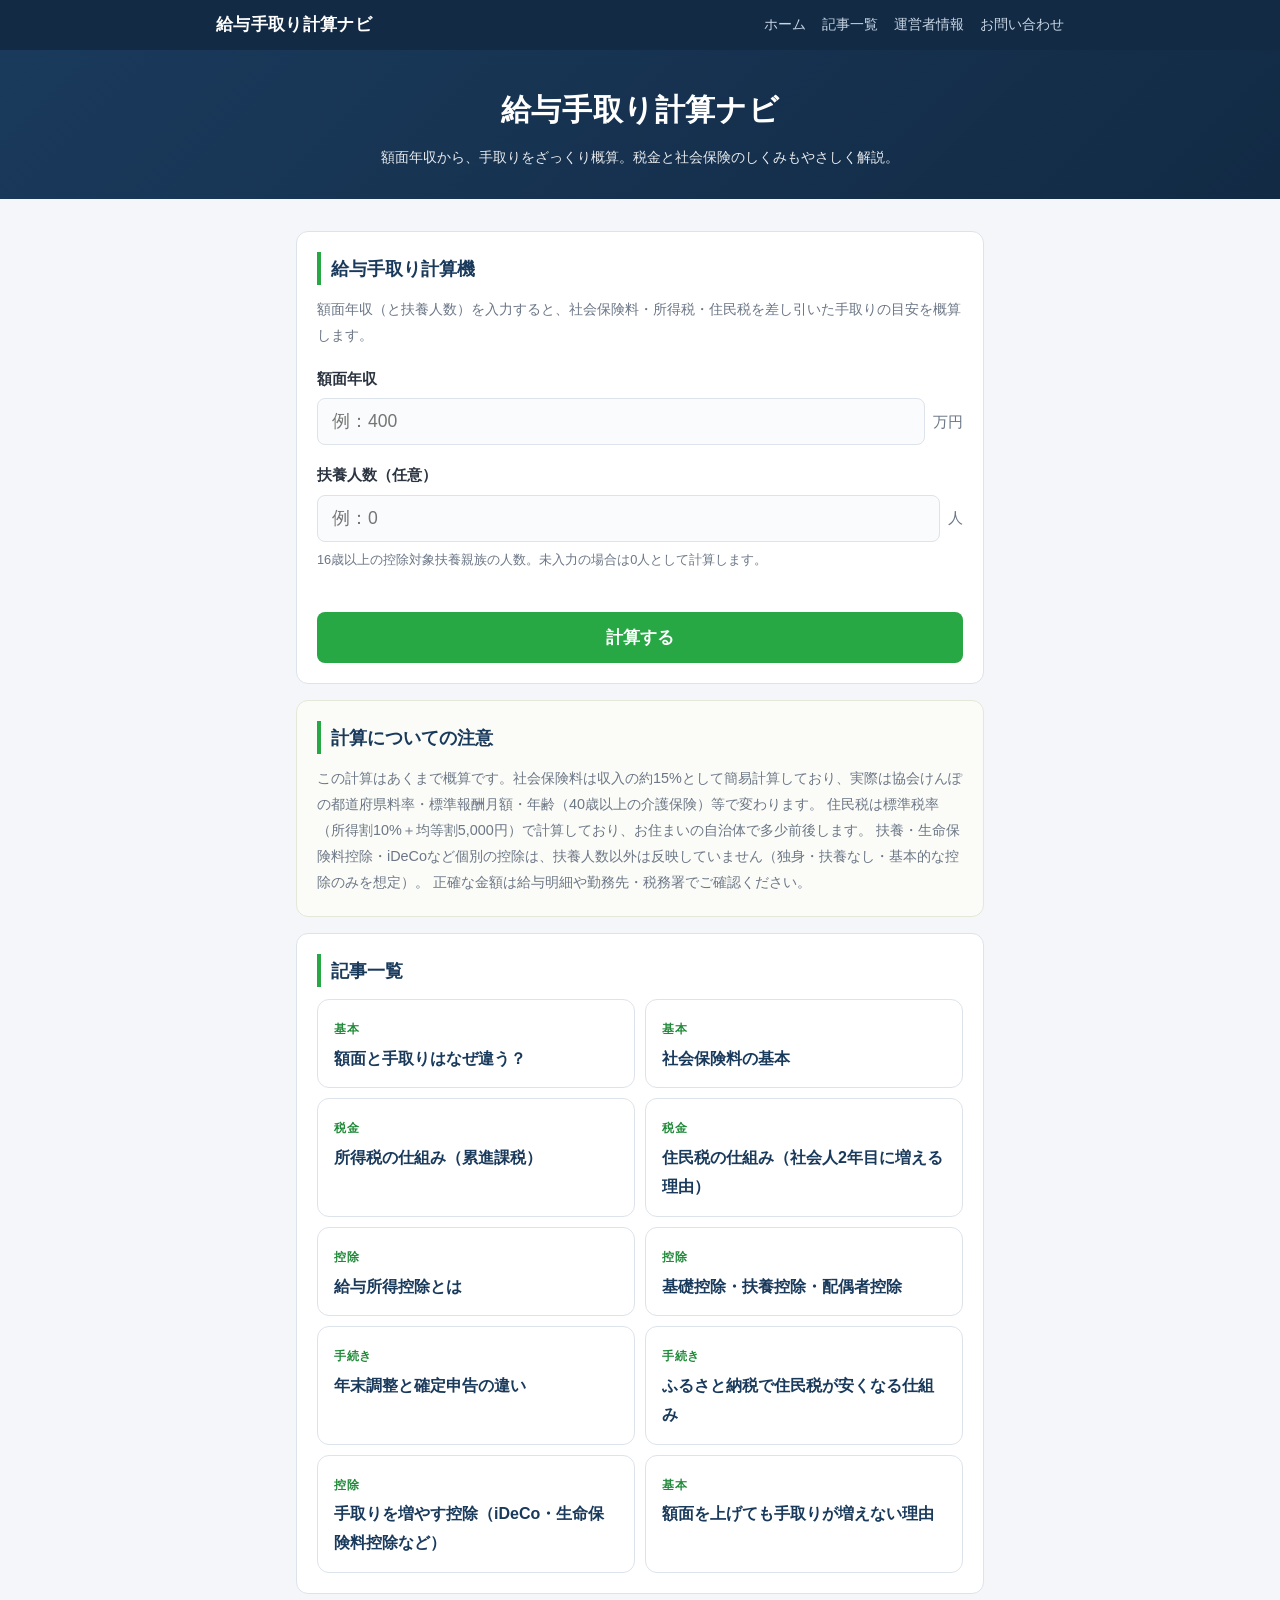
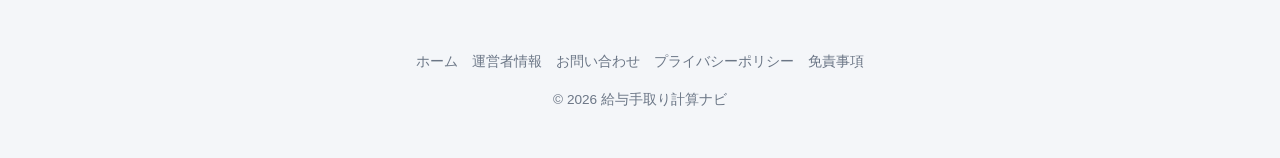
==== index.html @ 615085d9 "給与手取り計算ナビ 初版 - 給与手取り計算機（額面→社会保険・所得税・住民税を概算で差し引き、扶養人数対応・概算注意明記） - 給与の税・社会保険の解説記事10本 - 必須ページ（運営者情報・プライ" ====
<!DOCTYPE html>
<html lang="ja">
<head>
<meta charset="UTF-8">
<meta name="viewport" content="width=device-width, initial-scale=1.0">
<title>給与手取り計算ナビ｜額面から手取りを概算</title>
<meta name="description" content="額面年収から手取り額を無料で概算。社会保険料・所得税・住民税の内訳と手取り率を試算できます。給与にかかる税金と社会保険のしくみもやさしく解説します。">
<link rel="stylesheet" href="style.css">
</head>
<body>

<header class="topbar">
  <div class="topbar-inner">
    <a class="site-title" href="index.html">給与手取り計算ナビ</a>
    <nav class="site-nav">
      <a href="index.html">ホーム</a>
      <a href="index.html#articles">記事一覧</a>
      <a href="about.html">運営者情報</a>
      <a href="contact.html">お問い合わせ</a>
    </nav>
  </div>
</header>

<header class="site-header">
  <h1>給与手取り計算ナビ</h1>
  <p class="tagline">額面年収から、手取りをざっくり概算。税金と社会保険のしくみもやさしく解説。</p>
</header>

<main>

  <section class="card form-card">
    <h2>給与手取り計算機</h2>
    <p class="form-intro">額面年収（と扶養人数）を入力すると、社会保険料・所得税・住民税を差し引いた手取りの目安を概算します。</p>
    <form id="sim-form" novalidate>
      <div class="field">
        <label for="income">額面年収</label>
        <div class="input-wrap">
          <input type="number" id="income" inputmode="numeric" min="1" step="1" placeholder="例：400" required>
          <span class="unit">万円</span>
        </div>
      </div>
      <div class="field">
        <label for="dependents">扶養人数（任意）</label>
        <div class="input-wrap">
          <input type="number" id="dependents" inputmode="numeric" min="0" step="1" placeholder="例：0">
          <span class="unit">人</span>
        </div>
        <p class="field-hint">16歳以上の控除対象扶養親族の人数。未入力の場合は0人として計算します。</p>
      </div>
      <p id="form-error" class="form-error" role="alert"></p>
      <button type="submit" id="calc-btn">計算する</button>
    </form>
  </section>

  <section id="result" class="result-area" hidden></section>

  <section class="card disclaimer">
    <h2>計算についての注意</h2>
    <p>
      この計算はあくまで概算です。社会保険料は収入の約15%として簡易計算しており、実際は協会けんぽの都道府県料率・標準報酬月額・年齢（40歳以上の介護保険）等で変わります。
      住民税は標準税率（所得割10%＋均等割5,000円）で計算しており、お住まいの自治体で多少前後します。
      扶養・生命保険料控除・iDeCoなど個別の控除は、扶養人数以外は反映していません（独身・扶養なし・基本的な控除のみを想定）。
      正確な金額は給与明細や勤務先・税務署でご確認ください。
    </p>
  </section>

  <section class="card" id="articles">
    <h2>記事一覧</h2>
    <div class="article-list">
      <a class="article-card" href="article-01-gakumen-tedori.html"><span class="card-cat">基本</span><span class="card-title">額面と手取りはなぜ違う？</span></a>
      <a class="article-card" href="article-02-shakai-hoken.html"><span class="card-cat">基本</span><span class="card-title">社会保険料の基本</span></a>
      <a class="article-card" href="article-03-shotokuzei.html"><span class="card-cat">税金</span><span class="card-title">所得税の仕組み（累進課税）</span></a>
      <a class="article-card" href="article-04-juminzei.html"><span class="card-cat">税金</span><span class="card-title">住民税の仕組み（社会人2年目に増える理由）</span></a>
      <a class="article-card" href="article-05-kyuyo-kojo.html"><span class="card-cat">控除</span><span class="card-title">給与所得控除とは</span></a>
      <a class="article-card" href="article-06-kojo.html"><span class="card-cat">控除</span><span class="card-title">基礎控除・扶養控除・配偶者控除</span></a>
      <a class="article-card" href="article-07-nenmatsu-chosei.html"><span class="card-cat">手続き</span><span class="card-title">年末調整と確定申告の違い</span></a>
      <a class="article-card" href="article-08-furusato.html"><span class="card-cat">手続き</span><span class="card-title">ふるさと納税で住民税が安くなる仕組み</span></a>
      <a class="article-card" href="article-09-tedori-fueru-kojo.html"><span class="card-cat">控除</span><span class="card-title">手取りを増やす控除（iDeCo・生命保険料控除など）</span></a>
      <a class="article-card" href="article-10-gakumen-agetemo.html"><span class="card-cat">基本</span><span class="card-title">額面を上げても手取りが増えない理由</span></a>
    </div>
  </section>

</main>

<footer class="site-footer">
  <nav>
    <a href="index.html">ホーム</a>
    <a href="about.html">運営者情報</a>
    <a href="contact.html">お問い合わせ</a>
    <a href="privacy.html">プライバシーポリシー</a>
    <a href="disclaimer.html">免責事項</a>
  </nav>
  <p>&copy; 2026 給与手取り計算ナビ</p>
</footer>

<script src="script.js"></script>
</body>
</html>
---- style.css ----
:root {
  --navy: #1a3a5c;
  --navy-dark: #122a44;
  --green: #28a745;
  --green-dark: #1f8a38;
  --bg: #f4f6f9;
  --text: #2b3440;
  --muted: #6b7686;
  --border: #dde3ea;
  --radius: 12px;
}

* {
  box-sizing: border-box;
}

body {
  margin: 0;
  font-family: -apple-system, BlinkMacSystemFont, "Segoe UI", "Hiragino Sans", "Noto Sans JP", Meiryo, sans-serif;
  background: var(--bg);
  color: var(--text);
  line-height: 1.8;
}

/* ===== グローバルナビ ===== */
.topbar {
  background: var(--navy-dark);
  color: #fff;
}

.topbar-inner {
  max-width: 880px;
  margin: 0 auto;
  padding: 10px 16px;
  display: flex;
  align-items: center;
  justify-content: space-between;
  flex-wrap: wrap;
  gap: 6px 16px;
}

.site-title {
  color: #fff;
  font-weight: 700;
  font-size: 1.05rem;
  text-decoration: none;
  letter-spacing: 0.02em;
}

.site-nav {
  display: flex;
  flex-wrap: wrap;
  gap: 4px 16px;
}

.site-nav a {
  color: #c8d6e5;
  text-decoration: none;
  font-size: 0.88rem;
}

.site-nav a:hover {
  color: #fff;
}

/* ===== ヒーロー ===== */
.site-header {
  background: linear-gradient(135deg, var(--navy), var(--navy-dark));
  color: #fff;
  padding: 32px 16px 28px;
  text-align: center;
}

.site-header h1 {
  margin: 0 0 8px;
  font-size: 1.5rem;
  letter-spacing: 0.02em;
}

.tagline {
  margin: 0;
  font-size: 0.9rem;
  opacity: 0.9;
}

/* ===== レイアウト・カード ===== */
main {
  max-width: 720px;
  margin: 0 auto;
  padding: 16px;
}

.card {
  background: #fff;
  border: 1px solid var(--border);
  border-radius: var(--radius);
  padding: 20px;
  margin: 16px 0;
}

.card h2 {
  margin: 0 0 12px;
  font-size: 1.15rem;
  color: var(--navy);
  border-left: 4px solid var(--green);
  padding-left: 10px;
}

.form-intro {
  margin: 0 0 16px;
  font-size: 0.9rem;
  color: var(--muted);
}

/* ===== フォーム ===== */
.field {
  margin-bottom: 16px;
}

.field label {
  display: block;
  font-weight: 600;
  font-size: 0.95rem;
  margin-bottom: 6px;
}

.field-hint {
  margin: 6px 0 0;
  font-size: 0.8rem;
  color: var(--muted);
}

.input-wrap {
  display: flex;
  align-items: center;
  gap: 8px;
}

.input-wrap input {
  flex: 1;
  min-width: 0;
  font-size: 1.1rem;
  padding: 12px 14px;
  border: 1.5px solid var(--border);
  border-radius: 8px;
  background: #fafbfc;
}

.input-wrap input:focus {
  outline: none;
  border-color: var(--green);
  background: #fff;
  box-shadow: 0 0 0 3px rgba(40, 167, 69, 0.15);
}

.unit {
  color: var(--muted);
  font-size: 0.95rem;
  white-space: nowrap;
}

.form-error {
  color: #c0392b;
  font-size: 0.9rem;
  min-height: 1.2em;
  margin: 0 0 8px;
}

#calc-btn {
  display: block;
  width: 100%;
  padding: 14px;
  font-size: 1.05rem;
  font-weight: 700;
  color: #fff;
  background: var(--green);
  border: none;
  border-radius: 8px;
  cursor: pointer;
  transition: background 0.2s, transform 0.1s;
}

#calc-btn:hover {
  background: var(--green-dark);
}

#calc-btn:active {
  transform: scale(0.98);
}

/* ===== 結果 ===== */
.result-area {
  margin: 16px 0;
  opacity: 0;
  transform: translateY(12px);
  transition: opacity 0.4s ease, transform 0.4s ease;
}

.result-area.visible {
  opacity: 1;
  transform: translateY(0);
}

.result-area h2 {
  font-size: 1.15rem;
  color: var(--navy);
  border-left: 4px solid var(--green);
  padding-left: 10px;
  margin: 0 0 12px;
}

/* 手取り年額（大きく） */
.result-tedori {
  background: #fff;
  border: 2px solid var(--green);
  border-radius: var(--radius);
  padding: 20px 16px;
  text-align: center;
  box-shadow: 0 2px 10px rgba(40, 167, 69, 0.12);
  margin-bottom: 14px;
}

.tedori-label {
  margin: 0 0 4px;
  font-size: 0.85rem;
  color: var(--muted);
}

.tedori-value {
  margin: 0 0 4px;
  font-size: 2rem;
  font-weight: 700;
  color: var(--green-dark);
  line-height: 1.3;
}

.tedori-monthly {
  margin: 0;
  font-size: 0.95rem;
  color: var(--navy);
  font-weight: 600;
}

/* 内訳カード */
.result-grid {
  display: grid;
  grid-template-columns: 1fr;
  gap: 12px;
}

.result-card {
  background: #fff;
  border: 1px solid var(--border);
  border-radius: var(--radius);
  padding: 14px 16px;
  display: flex;
  justify-content: space-between;
  align-items: baseline;
  gap: 8px;
}

.rc-label {
  margin: 0;
  font-size: 0.85rem;
  color: var(--muted);
}

.rc-value {
  margin: 0;
  font-size: 1.05rem;
  font-weight: 700;
  color: var(--navy);
}

.result-rate {
  margin: 14px 0 0;
  font-size: 1rem;
  font-weight: 700;
  color: var(--navy);
  text-align: center;
}

.result-note {
  font-size: 0.8rem;
  color: var(--muted);
  margin: 10px 0 0;
}

/* ===== 注意書き ===== */
.disclaimer {
  background: #fbfcf7;
  border: 1px solid #e3e8d8;
}

.disclaimer p {
  font-size: 0.9rem;
  color: var(--muted);
  margin: 0;
}

/* ===== 広告枠（記事ページ用） ===== */
.ad-area {
  background: #eef1f5;
  border: 1px dashed var(--border);
  border-radius: var(--radius);
  min-height: 90px;
  margin: 16px 0;
  display: flex;
  align-items: center;
  justify-content: center;
}

.ad-label {
  color: #aab3bf;
  font-size: 0.8rem;
  letter-spacing: 0.2em;
}

/* ===== 記事ページ ===== */
.article h1 {
  font-size: 1.4rem;
  color: var(--navy);
  line-height: 1.5;
  margin: 0 0 16px;
  border-bottom: 2px solid var(--green);
  padding-bottom: 12px;
}

.article .lead {
  font-size: 1rem;
  color: var(--text);
}

.article blockquote {
  margin: 14px 0;
  padding: 10px 16px;
  background: #f4f6f9;
  border-left: 4px solid var(--green);
  border-radius: 0 8px 8px 0;
  font-weight: 600;
  color: var(--navy);
}

.article ul {
  padding-left: 1.2em;
}

.article li {
  margin: 4px 0;
}

/* ===== 記事一覧（トップ） ===== */
.article-list {
  display: grid;
  grid-template-columns: 1fr;
  gap: 10px;
}

.article-card {
  display: block;
  background: #fff;
  border: 1px solid var(--border);
  border-radius: var(--radius);
  padding: 14px 16px;
  text-decoration: none;
  color: var(--text);
  transition: border-color 0.2s, transform 0.1s;
}

.article-card:hover {
  border-color: var(--green);
  transform: translateY(-2px);
}

.article-card .card-cat {
  font-size: 0.72rem;
  font-weight: 700;
  color: var(--green-dark);
  letter-spacing: 0.05em;
}

.article-card .card-title {
  display: block;
  font-size: 1rem;
  font-weight: 700;
  color: var(--navy);
  margin-top: 2px;
}

/* ===== フッター ===== */
.site-footer {
  text-align: center;
  padding: 24px 16px 32px;
  color: var(--muted);
  font-size: 0.85rem;
}

.site-footer nav {
  margin-bottom: 10px;
  display: flex;
  flex-wrap: wrap;
  justify-content: center;
  gap: 6px 14px;
}

.site-footer nav a {
  color: var(--muted);
  text-decoration: none;
}

.site-footer nav a:hover {
  color: var(--navy);
  text-decoration: underline;
}

/* ===== レスポンシブ ===== */
@media (min-width: 600px) {
  .site-header h1 {
    font-size: 1.9rem;
  }

  .result-grid {
    grid-template-columns: 1fr 1fr;
  }

  .article-list {
    grid-template-columns: 1fr 1fr;
  }
}
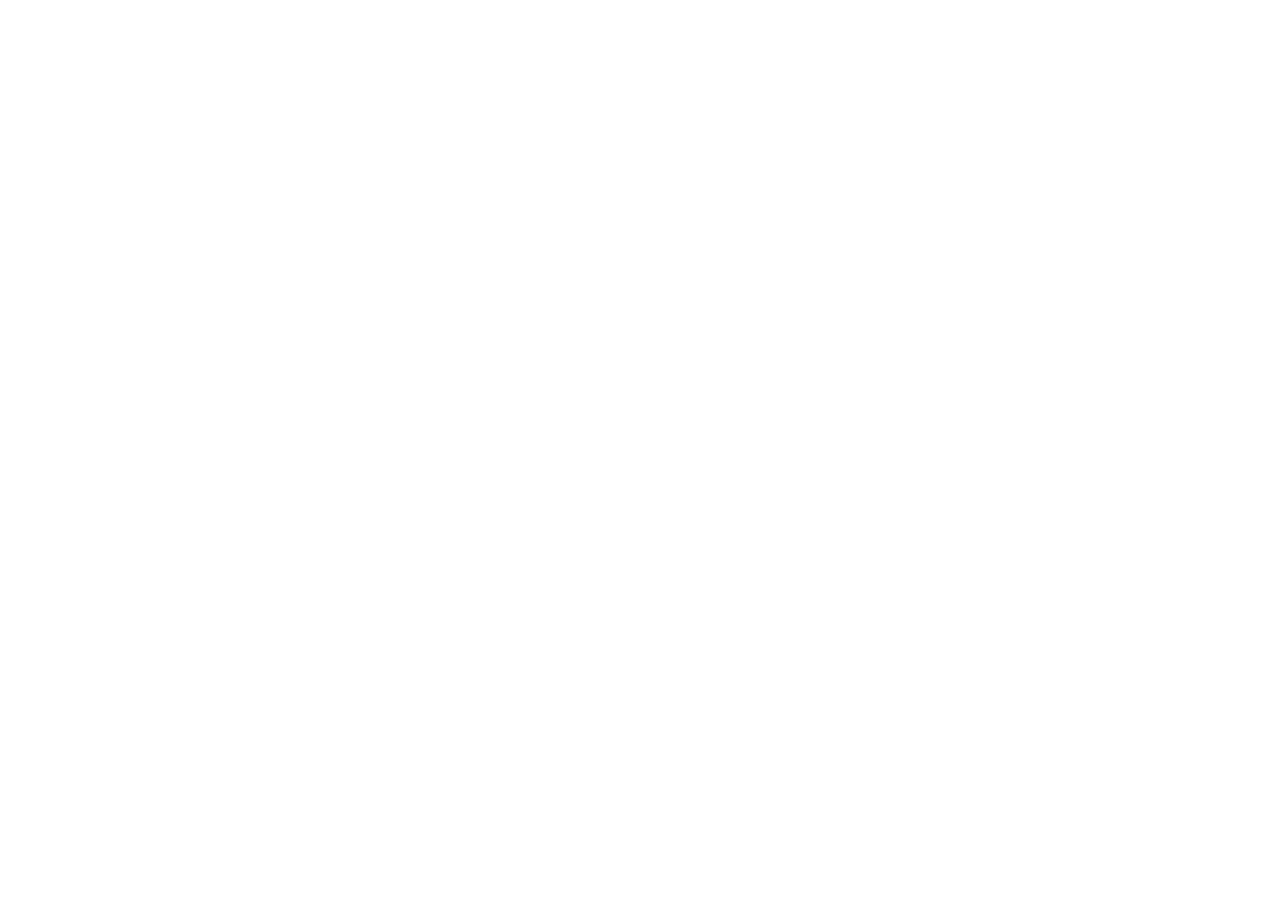
==== commit 16a88d0a: "統合ハブ(2026justeco-crypto.github.io)へ移転：全ページをリダイレクト化" ====
--- a/index.html
+++ b/index.html
@@ -1,98 +1,7 @@
 <!DOCTYPE html>
-<html lang="ja">
-<head>
-<meta charset="UTF-8">
-<meta name="viewport" content="width=device-width, initial-scale=1.0">
-<title>給与手取り計算ナビ｜額面から手取りを概算</title>
-<meta name="description" content="額面年収から手取り額を無料で概算。社会保険料・所得税・住民税の内訳と手取り率を試算できます。給与にかかる税金と社会保険のしくみもやさしく解説します。">
-<link rel="stylesheet" href="style.css">
-</head>
-<body>
-
-<header class="topbar">
-  <div class="topbar-inner">
-    <a class="site-title" href="index.html">給与手取り計算ナビ</a>
-    <nav class="site-nav">
-      <a href="index.html">ホーム</a>
-      <a href="index.html#articles">記事一覧</a>
-      <a href="about.html">運営者情報</a>
-      <a href="contact.html">お問い合わせ</a>
-    </nav>
-  </div>
-</header>
-
-<header class="site-header">
-  <h1>給与手取り計算ナビ</h1>
-  <p class="tagline">額面年収から、手取りをざっくり概算。税金と社会保険のしくみもやさしく解説。</p>
-</header>
-
-<main>
-
-  <section class="card form-card">
-    <h2>給与手取り計算機</h2>
-    <p class="form-intro">額面年収（と扶養人数）を入力すると、社会保険料・所得税・住民税を差し引いた手取りの目安を概算します。</p>
-    <form id="sim-form" novalidate>
-      <div class="field">
-        <label for="income">額面年収</label>
-        <div class="input-wrap">
-          <input type="number" id="income" inputmode="numeric" min="1" step="1" placeholder="例：400" required>
-          <span class="unit">万円</span>
-        </div>
-      </div>
-      <div class="field">
-        <label for="dependents">扶養人数（任意）</label>
-        <div class="input-wrap">
-          <input type="number" id="dependents" inputmode="numeric" min="0" step="1" placeholder="例：0">
-          <span class="unit">人</span>
-        </div>
-        <p class="field-hint">16歳以上の控除対象扶養親族の人数。未入力の場合は0人として計算します。</p>
-      </div>
-      <p id="form-error" class="form-error" role="alert"></p>
-      <button type="submit" id="calc-btn">計算する</button>
-    </form>
-  </section>
-
-  <section id="result" class="result-area" hidden></section>
-
-  <section class="card disclaimer">
-    <h2>計算についての注意</h2>
-    <p>
-      この計算はあくまで概算です。社会保険料は収入の約15%として簡易計算しており、実際は協会けんぽの都道府県料率・標準報酬月額・年齢（40歳以上の介護保険）等で変わります。
-      住民税は標準税率（所得割10%＋均等割5,000円）で計算しており、お住まいの自治体で多少前後します。
-      扶養・生命保険料控除・iDeCoなど個別の控除は、扶養人数以外は反映していません（独身・扶養なし・基本的な控除のみを想定）。
-      正確な金額は給与明細や勤務先・税務署でご確認ください。
-    </p>
-  </section>
-
-  <section class="card" id="articles">
-    <h2>記事一覧</h2>
-    <div class="article-list">
-      <a class="article-card" href="article-01-gakumen-tedori.html"><span class="card-cat">基本</span><span class="card-title">額面と手取りはなぜ違う？</span></a>
-      <a class="article-card" href="article-02-shakai-hoken.html"><span class="card-cat">基本</span><span class="card-title">社会保険料の基本</span></a>
-      <a class="article-card" href="article-03-shotokuzei.html"><span class="card-cat">税金</span><span class="card-title">所得税の仕組み（累進課税）</span></a>
-      <a class="article-card" href="article-04-juminzei.html"><span class="card-cat">税金</span><span class="card-title">住民税の仕組み（社会人2年目に増える理由）</span></a>
-      <a class="article-card" href="article-05-kyuyo-kojo.html"><span class="card-cat">控除</span><span class="card-title">給与所得控除とは</span></a>
-      <a class="article-card" href="article-06-kojo.html"><span class="card-cat">控除</span><span class="card-title">基礎控除・扶養控除・配偶者控除</span></a>
-      <a class="article-card" href="article-07-nenmatsu-chosei.html"><span class="card-cat">手続き</span><span class="card-title">年末調整と確定申告の違い</span></a>
-      <a class="article-card" href="article-08-furusato.html"><span class="card-cat">手続き</span><span class="card-title">ふるさと納税で住民税が安くなる仕組み</span></a>
-      <a class="article-card" href="article-09-tedori-fueru-kojo.html"><span class="card-cat">控除</span><span class="card-title">手取りを増やす控除（iDeCo・生命保険料控除など）</span></a>
-      <a class="article-card" href="article-10-gakumen-agetemo.html"><span class="card-cat">基本</span><span class="card-title">額面を上げても手取りが増えない理由</span></a>
-    </div>
-  </section>
-
-</main>
-
-<footer class="site-footer">
-  <nav>
-    <a href="index.html">ホーム</a>
-    <a href="about.html">運営者情報</a>
-    <a href="contact.html">お問い合わせ</a>
-    <a href="privacy.html">プライバシーポリシー</a>
-    <a href="disclaimer.html">免責事項</a>
-  </nav>
-  <p>&copy; 2026 給与手取り計算ナビ</p>
-</footer>
-
-<script src="script.js"></script>
-</body>
-</html>
+<html lang="ja"><head><meta charset="utf-8">
+<meta http-equiv="refresh" content="0; url=https://2026justeco-crypto.github.io/tedori/">
+<link rel="canonical" href="https://2026justeco-crypto.github.io/tedori/">
+<meta name="robots" content="noindex">
+<title>移転しました</title></head>
+<body><p>このページは新サイトに移転しました。<a href="https://2026justeco-crypto.github.io/tedori/">こちら</a>へ移動します。</p></body></html>
